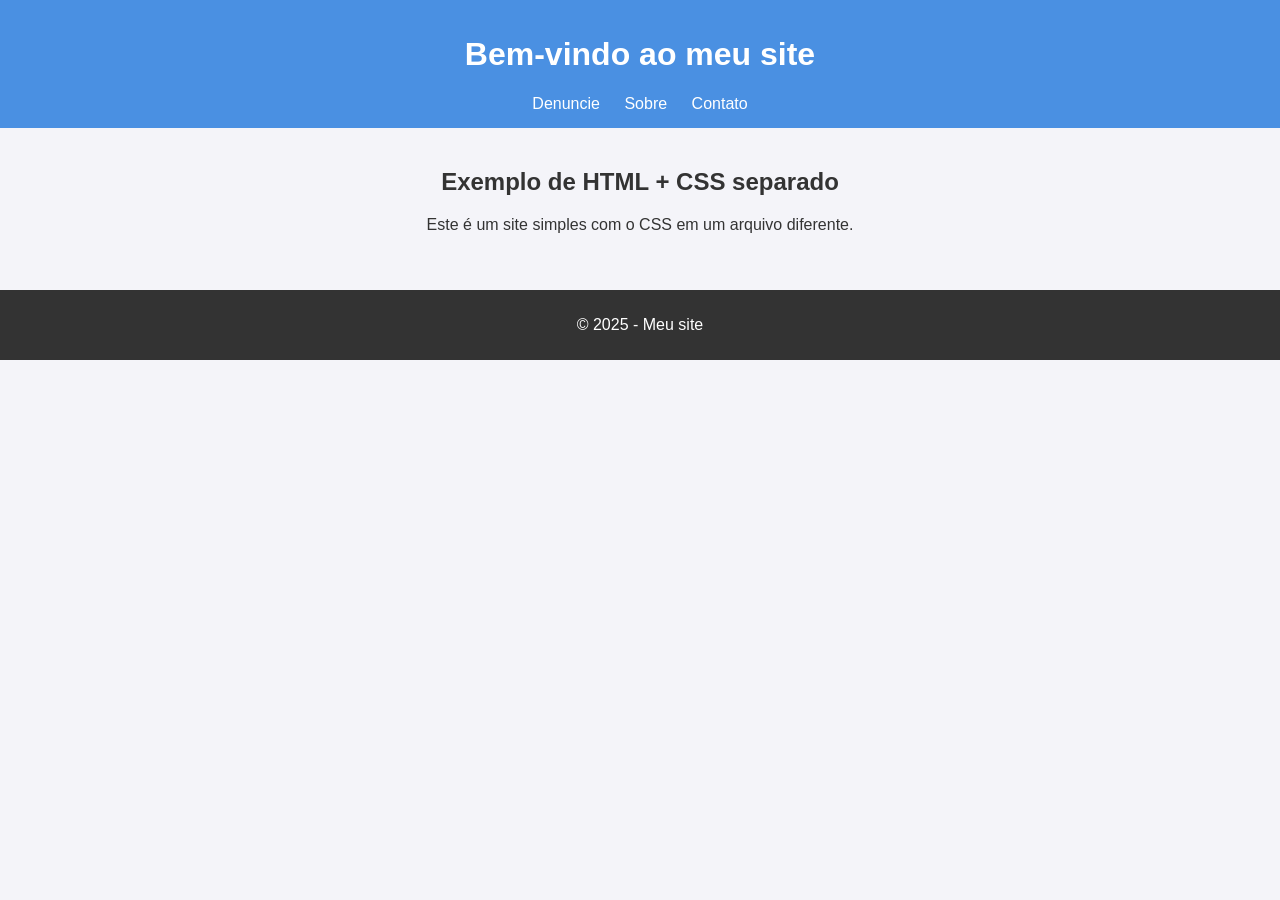
==== index.html @ 5fe3ce00 "Add files via upload" ====
<!DOCTYPE html>
<html lang="pt-br">
<head>
  <meta charset="UTF-8">
  <meta name="viewport" content="width=device-width, initial-scale=1.0">
  <title>Exemplo Simples</title>
  <link rel="stylesheet" href="style.css">
</head>
<body>
  <header>
    <h1>Bem-vindo ao meu site</h1>
    <nav>
      <a href="Denuncie.html">Denuncie</a>
      <a href="#">Sobre</a>
      <a href="#">Contato</a>
    </nav>
  </header>

  <main>
    <h2>Exemplo de HTML + CSS separado</h2>
    <p>Este é um site simples com o CSS em um arquivo diferente.</p>
  </main>

  <footer>
    <p>© 2025 - Meu site</p>
  </footer>
</body>
</html>
---- style.css ----
body {
    font-family: Arial, sans-serif;
    background: #f4f4f9;
    margin: 0;
    padding: 0;
    color: #333;
  }
  
  header {
    background: #4a90e2;
    color: white;
    padding: 15px;
    text-align: center;
  }
  
  nav a {
    color: white;
    margin: 0 10px;
    text-decoration: none;
  }
  
  nav a:hover {
    text-decoration: underline;
  }
  
  main {
    padding: 20px;
    text-align: center;
  }
  
  footer {
    background: #333;
    color: white;
    text-align: center;
    padding: 10px;
    margin-top: 20px;
  }
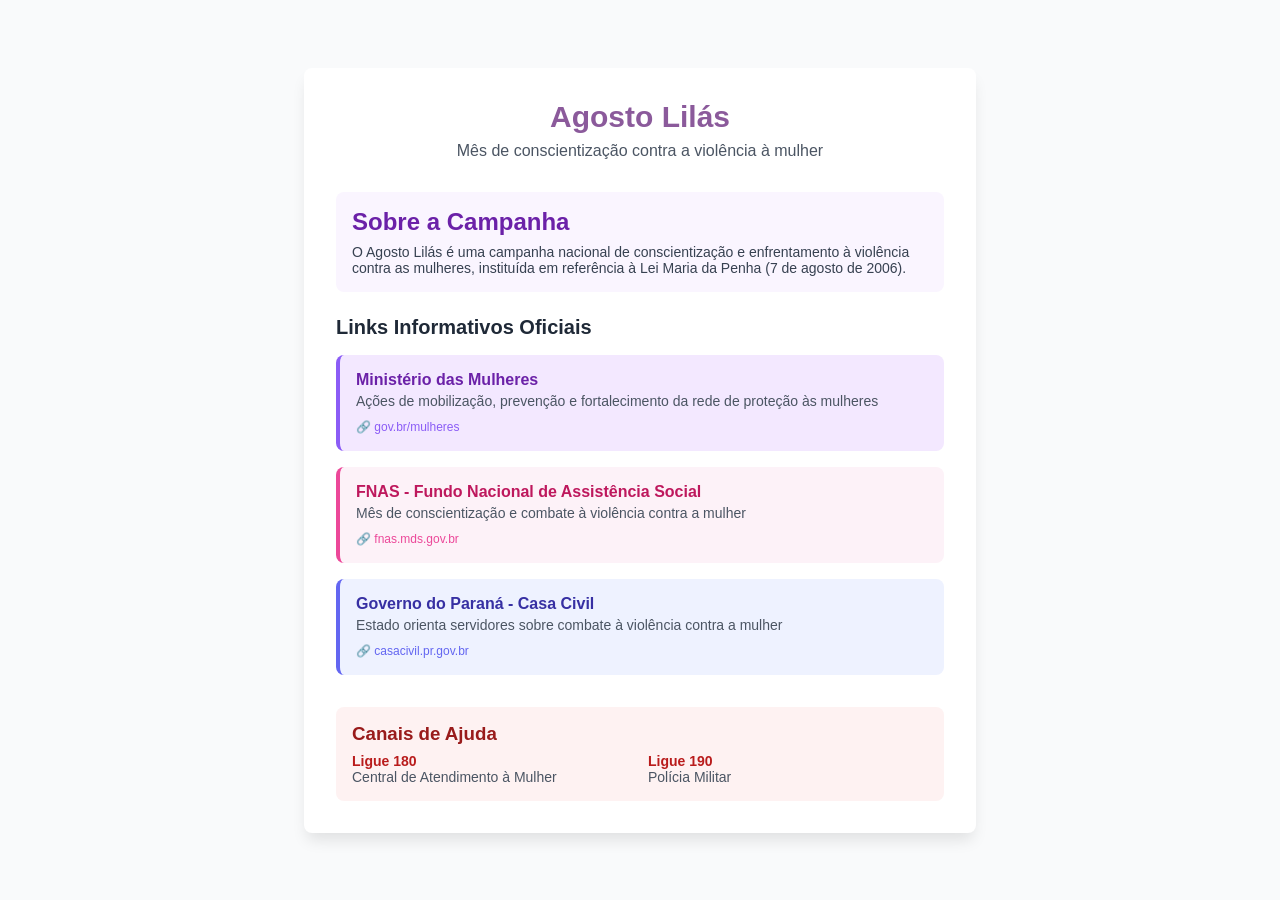
==== commit b41e8fae: "Add files via upload" ====
--- a/index.html
+++ b/index.html
@@ -1,28 +1,419 @@
 <!DOCTYPE html>
-<html lang="pt-br">
+<html lang="pt-BR">
 <head>
-  <meta charset="UTF-8">
-  <meta name="viewport" content="width=device-width, initial-scale=1.0">
-  <title>Exemplo Simples</title>
-  <link rel="stylesheet" href="style.css">
+    <meta charset="UTF-8">
+    <meta name="viewport" content="width=device-width, initial-scale=1.0">
+    <title>Agosto Lilás - Links Informativos</title>
+    <style>
+        /* Reset básico */
+        * {
+            margin: 0;
+            padding: 0;
+            box-sizing: border-box;
+        }
+
+        /* Estilos do body */
+        body {
+            font-family: 'Arial', sans-serif;
+            background-color: #f9fafb;
+            min-height: 100vh;
+            display: flex;
+            align-items: center;
+            justify-content: center;
+            padding: 1rem;
+            transition: background-color 0.3s ease;
+        }
+
+        /* Dark mode para body */
+        body.dark {
+            background-color: #111827;
+        }
+
+        /* Container principal */
+        .container {
+            background-color: white;
+            border-radius: 8px;
+            box-shadow: 0 10px 15px -3px rgba(0, 0, 0, 0.1);
+            padding: 2rem;
+            max-width: 42rem;
+            width: 100%;
+            transition: background-color 0.3s ease;
+        }
+
+        /* Dark mode para container */
+        body.dark .container {
+            background-color: #1f2937;
+        }
+
+        /* Header */
+        .header {
+            text-align: center;
+            margin-bottom: 2rem;
+        }
+
+        .header h1 {
+            font-size: 1.875rem;
+            font-weight: bold;
+            color: #8B5A9B;
+            margin-bottom: 0.5rem;
+        }
+
+        .header p {
+            color: #4b5563;
+            transition: color 0.3s ease;
+        }
+
+        body.dark .header p {
+            color: #d1d5db;
+        }
+
+        /* Seção sobre a campanha */
+        .about-section {
+            background-color: #faf5ff;
+            padding: 1rem;
+            border-radius: 8px;
+            margin-bottom: 1.5rem;
+            transition: background-color 0.3s ease;
+        }
+
+        body.dark .about-section {
+            background-color: rgba(76, 29, 149, 0.2);
+        }
+
+        .about-section h2 {
+            font-weight: 600;
+            color: #6b21a8;
+            margin-bottom: 0.5rem;
+            transition: color 0.3s ease;
+        }
+
+        body.dark .about-section h2 {
+            color: #c4b5fd;
+        }
+
+        .about-section p {
+            font-size: 0.875rem;
+            color: #374151;
+            transition: color 0.3s ease;
+        }
+
+        body.dark .about-section p {
+            color: #d1d5db;
+        }
+
+        /* Seção de links */
+        .links-section {
+            margin-bottom: 2rem;
+        }
+
+        .links-section h3 {
+            font-size: 1.25rem;
+            font-weight: 600;
+            color: #1f2937;
+            margin-bottom: 1rem;
+            transition: color 0.3s ease;
+        }
+
+        body.dark .links-section h3 {
+            color: white;
+        }
+
+        .links-container {
+            display: flex;
+            flex-direction: column;
+            gap: 1rem;
+        }
+
+        /* Estilos dos links */
+        .link-item {
+            display: block;
+            padding: 1rem;
+            border-radius: 8px;
+            border-left: 4px solid;
+            text-decoration: none;
+            transition: all 0.3s ease;
+        }
+
+        .link-item h4 {
+            font-weight: 600;
+            margin-bottom: 0.25rem;
+        }
+
+        .link-item p {
+            font-size: 0.875rem;
+            margin-bottom: 0.5rem;
+        }
+
+        .link-item span {
+            font-size: 0.75rem;
+        }
+
+        /* Link 1 - Ministério das Mulheres */
+        .link-purple {
+            background-color: #f3e8ff;
+            border-left-color: #8b5cf6;
+        }
+
+        body.dark .link-purple {
+            background-color: rgba(76, 29, 149, 0.3);
+        }
+
+        .link-purple:hover {
+            background-color: #ede9fe;
+        }
+
+        body.dark .link-purple:hover {
+            background-color: rgba(76, 29, 149, 0.5);
+        }
+
+        .link-purple h4 {
+            color: #6b21a8;
+        }
+
+        body.dark .link-purple h4 {
+            color: #c4b5fd;
+        }
+
+        .link-purple p {
+            color: #4b5563;
+        }
+
+        body.dark .link-purple p {
+            color: #9ca3af;
+        }
+
+        .link-purple span {
+            color: #8b5cf6;
+        }
+
+        body.dark .link-purple span {
+            color: #a78bfa;
+        }
+
+        /* Link 2 - FNAS */
+        .link-pink {
+            background-color: #fdf2f8;
+            border-left-color: #ec4899;
+        }
+
+        body.dark .link-pink {
+            background-color: rgba(131, 24, 67, 0.3);
+        }
+
+        .link-pink:hover {
+            background-color: #fce7f3;
+        }
+
+        body.dark .link-pink:hover {
+            background-color: rgba(131, 24, 67, 0.5);
+        }
+
+        .link-pink h4 {
+            color: #be185d;
+        }
+
+        body.dark .link-pink h4 {
+            color: #f9a8d4;
+        }
+
+        .link-pink p {
+            color: #4b5563;
+        }
+
+        body.dark .link-pink p {
+            color: #9ca3af;
+        }
+
+        .link-pink span {
+            color: #ec4899;
+        }
+
+        body.dark .link-pink span {
+            color: #f472b6;
+        }
+
+        /* Link 3 - TJSC */
+        .link-indigo {
+            background-color: #eef2ff;
+            border-left-color: #6366f1;
+        }
+
+        body.dark .link-indigo {
+            background-color: rgba(49, 46, 129, 0.3);
+        }
+
+        .link-indigo:hover {
+            background-color: #e0e7ff;
+        }
+
+        body.dark .link-indigo:hover {
+            background-color: rgba(49, 46, 129, 0.5);
+        }
+
+        .link-indigo h4 {
+            color: #3730a3;
+        }
+
+        body.dark .link-indigo h4 {
+            color: #a5b4fc;
+        }
+
+        .link-indigo p {
+            color: #4b5563;
+        }
+
+        body.dark .link-indigo p {
+            color: #9ca3af;
+        }
+
+        .link-indigo span {
+            color: #6366f1;
+        }
+
+        body.dark .link-indigo span {
+            color: #818cf8;
+        }
+
+        /* Seção de contatos de emergência */
+        .emergency-section {
+            background-color: #fef2f2;
+            padding: 1rem;
+            border-radius: 8px;
+            transition: background-color 0.3s ease;
+        }
+
+        body.dark .emergency-section {
+            background-color: rgba(153, 27, 27, 0.2);
+        }
+
+        .emergency-section h3 {
+            font-weight: 600;
+            color: #991b1b;
+            margin-bottom: 0.5rem;
+            transition: color 0.3s ease;
+        }
+
+        body.dark .emergency-section h3 {
+            color: #fca5a5;
+        }
+
+        .emergency-grid {
+            display: grid;
+            grid-template-columns: repeat(2, 1fr);
+            gap: 1rem;
+            font-size: 0.875rem;
+        }
+
+        .emergency-item strong {
+            color: #b91c1c;
+            transition: color 0.3s ease;
+        }
+
+        body.dark .emergency-item strong {
+            color: #fca5a5;
+        }
+
+        .emergency-item p {
+            color: #4b5563;
+            transition: color 0.3s ease;
+        }
+
+        body.dark .emergency-item p {
+            color: #9ca3af;
+        }
+
+        /* Responsividade */
+        @media (max-width: 640px) {
+            .container {
+                padding: 1.5rem;
+            }
+
+            .header h1 {
+                font-size: 1.5rem;
+            }
+
+            .emergency-grid {
+                grid-template-columns: 1fr;
+            }
+        }
+    </style>
 </head>
 <body>
-  <header>
-    <h1>Bem-vindo ao meu site</h1>
-    <nav>
-      <a href="Denuncie.html">Denuncie</a>
-      <a href="#">Sobre</a>
-      <a href="#">Contato</a>
-    </nav>
-  </header>
-
-  <main>
-    <h2>Exemplo de HTML + CSS separado</h2>
-    <p>Este é um site simples com o CSS em um arquivo diferente.</p>
-  </main>
-
-  <footer>
-    <p>© 2025 - Meu site</p>
-  </footer>
+    <div class="container">
+        <!-- Header -->
+        <div class="header">
+            <h1>Agosto Lilás</h1>
+            <p>Mês de conscientização contra a violência à mulher</p>
+        </div>
+
+        <!-- Informação sobre a campanha -->
+        <div class="about-section">
+            <h2>Sobre a Campanha</h2>
+            <p>
+                O Agosto Lilás é uma campanha nacional de conscientização e enfrentamento à violência contra as mulheres, 
+                instituída em referência à Lei Maria da Penha (7 de agosto de 2006).
+            </p>
+        </div>
+
+        <!-- Links -->
+        <div class="links-section">
+            <h3>Links Informativos Oficiais</h3>
+            
+            <div class="links-container">
+                <!-- Link 1 - Ministério das Mulheres -->
+                <a href="https://www.gov.br/mulheres/pt-br/central-de-conteudos/noticias/2025/agosto/agosto-lilas-mes-sera-marcado-por-acoes-de-mobilizacao-prevencao-e-fortalecimento-da-rede-de-protecao-as-mulheres" 
+                   target="_blank" rel="noopener noreferrer" class="link-item link-purple">
+                    <h4>Ministério das Mulheres</h4>
+                    <p>Ações de mobilização, prevenção e fortalecimento da rede de proteção às mulheres</p>
+                    <span>🔗 gov.br/mulheres</span>
+                </a>
+
+                <!-- Link 2 - FNAS -->
+                <a href="https://fnas.mds.gov.br/agosto-lilas-mes-de-conscientizacao-e-combate-a-violencia-contra-a-mulher/" 
+                   target="_blank" rel="noopener noreferrer" class="link-item link-pink">
+                    <h4>FNAS - Fundo Nacional de Assistência Social</h4>
+                    <p>Mês de conscientização e combate à violência contra a mulher</p>
+                    <span>🔗 fnas.mds.gov.br</span>
+                </a>
+
+                <!-- Link 3 - Governo do Paraná -->
+                <a href="https://www.casacivil.pr.gov.br/Noticia/Agosto-Lilas-Estado-orienta-servidores-sobre-combate-violencia-contra-mulher" 
+                   target="_blank" rel="noopener noreferrer" class="link-item link-indigo">
+                    <h4>Governo do Paraná - Casa Civil</h4>
+                    <p>Estado orienta servidores sobre combate à violência contra a mulher</p>
+                    <span>🔗 casacivil.pr.gov.br</span>
+                </a>
+            </div>
+        </div>
+
+        <!-- Contatos de emergência -->
+        <div class="emergency-section">
+            <h3>Canais de Ajuda</h3>
+            <div class="emergency-grid">
+                <div class="emergency-item">
+                    <strong>Ligue 180</strong>
+                    <p>Central de Atendimento à Mulher</p>
+                </div>
+                <div class="emergency-item">
+                    <strong>Ligue 190</strong>
+                    <p>Polícia Militar</p>
+                </div>
+            </div>
+        </div>
+    </div>
+
+    <script>
+        // Dark mode support
+        if (window.matchMedia && window.matchMedia('(prefers-color-scheme: dark)').matches) {
+            document.body.classList.add('dark');
+        }
+        window.matchMedia('(prefers-color-scheme: dark)').addEventListener('change', event => {
+            if (event.matches) {
+                document.body.classList.add('dark');
+            } else {
+                document.body.classList.remove('dark');
+            }
+        });
+    </script>
 </body>
-</html>
+</html>
